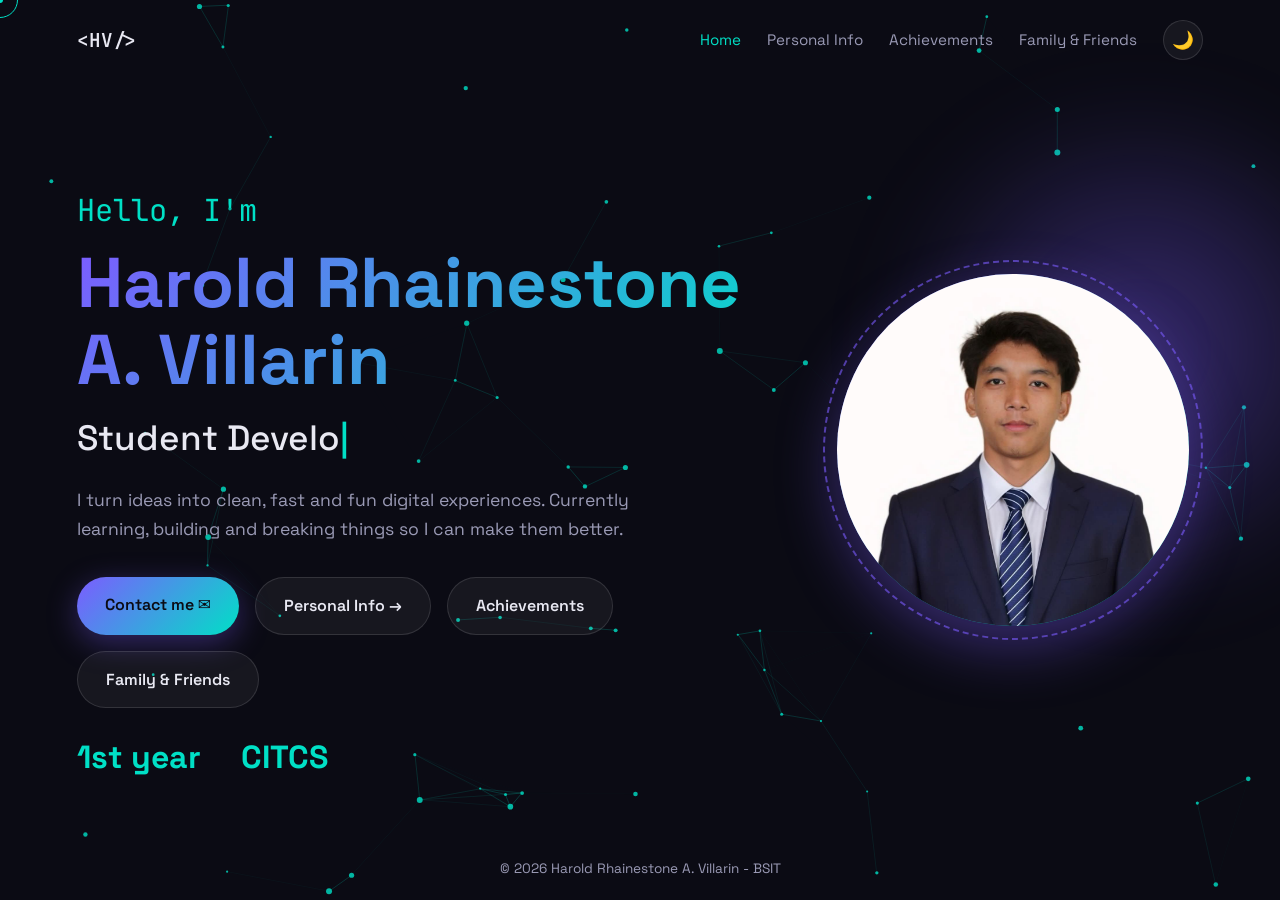
==== index.html @ c9e0dcc6 "Update Achievements link by removing emoji Removed emoji from Achievements link for consistency." ====
<!DOCTYPE html>
<html lang="en">
<head>
  <meta charset="UTF-8" />
  <meta name="viewport" content="width=device-width, initial-scale=1.0" />
  <meta name="description" content="Homepage of Harold Rhainestone A. Villarin – student developer and creator." />
  <title>Harold Rhainestone A. Villarin | Home</title>
  <link rel="preconnect" href="https://fonts.googleapis.com" />
  <link rel="preconnect" href="https://fonts.gstatic.com" crossorigin />
  <link href="https://fonts.googleapis.com/css2?family=Space+Grotesk:wght@400;500;700&family=JetBrains+Mono:wght@400;600&display=swap" rel="stylesheet" />
  <link rel="stylesheet" href="style.css" />
</head>
<body>
  <div class="cursor" id="cursor"></div>
  <div class="cursor-dot" id="cursorDot"></div>

  <header class="nav">
    <a href="#" class="logo">&lt;HV<span>/</span>&gt;</a>
    <div class="nav-right">
      <a href="index.html" class="active">Home</a>
      <a href="about.html">Personal Info</a>
      <a href="achievements.html">Achievements</a>
      <a href="family.html">Family &amp; Friends</a>
      <button class="icon-btn" id="themeToggle" aria-label="Toggle theme">🌙</button>
    </div>
  </header>

  <main class="hero">
    <canvas id="bg"></canvas>
    <div class="orb"></div>

    <div class="hero-inner">
      <p class="eyebrow">Hello, I'm</p>
      <h1 class="glitch" data-text="Harold Rhainestone A. Villarin">Harold Rhainestone A. Villarin</h1>
      <h2 class="typing"><span id="typed"></span><span class="caret">|</span></h2>
      <p class="lead">
        I turn ideas into clean, fast and fun digital experiences.
        Currently learning, building and breaking things so I can make them better.
      </p>

      <div class="cta">
        <a href="mailto:you@example.com" class="btn primary magnetic">Contact me ✉️</a>
        <a href="about.html" class="btn ghost magnetic">Personal Info →</a>
        <a href="achievements.html" class="btn ghost magnetic">Achievements</a>
        <a href="family.html" class="btn ghost magnetic">Family &amp; Friends</a>
      </div>

      <div class="stats">
        <div><strong>1st year</strong></div>
        <div><strong>CITCS</strong></div>
              </div>
    </div>

    <!-- PROFILE PICTURE: save your photo as images/me.jpg (inside this folder) -->
    <div class="photo" aria-label="Profile picture">
      <div class="photo-ring"></div>
      <div class="photo-frame">
        <span class="photo-initials">HV</span>
        <img src="me.jpg" alt="Harold Rhainestone A. Villarin" onerror="this.remove()" />
      </div>
    </div>

    <p class="copyright">&copy; 2026 Harold Rhainestone A. Villarin - BSIT</p>
  </main>

  <script src="script.js"></script>
</body>
</html>
---- style.css ----
:root {
  --bg: #0b0b14;
  --card: rgba(255, 255, 255, 0.05);
  --border: rgba(255, 255, 255, 0.12);
  --text: #e8e8f2;
  --muted: #9a9ab5;
  --a1: #7c5cff;
  --a2: #00e0c6;
  --grad: linear-gradient(135deg, var(--a1), var(--a2));
}
[data-theme="light"] {
  --bg: #f6f6fb;
  --card: rgba(255, 255, 255, 0.8);
  --border: rgba(0, 0, 0, 0.12);
  --text: #16162a;
  --muted: #5d5d7a;
}

* { margin: 0; padding: 0; box-sizing: border-box; }
html { scroll-behavior: smooth; }
body {
  font-family: "Space Grotesk", system-ui, sans-serif;
  background: var(--bg);
  color: var(--text);
  line-height: 1.7;
  overflow-x: hidden;
  transition: background 0.4s, color 0.4s;
}
a { color: inherit; text-decoration: none; }
::selection { background: var(--a1); color: #fff; }

/* cursor */
.cursor, .cursor-dot { position: fixed; pointer-events: none; z-index: 300; border-radius: 50%; transform: translate(-50%, -50%); }
.cursor { width: 36px; height: 36px; border: 1.5px solid var(--a2); transition: width 0.2s, height 0.2s, background 0.2s; }
.cursor.hover { width: 60px; height: 60px; background: rgba(0, 224, 198, 0.12); }
.cursor-dot { width: 6px; height: 6px; background: var(--a2); }
@media (hover: none) { .cursor, .cursor-dot { display: none; } }

/* nav */
.nav {
  position: fixed; top: 0; left: 0; right: 0; z-index: 100;
  display: flex; justify-content: space-between; align-items: center;
  padding: 20px 6vw;
}
.logo { font-family: "JetBrains Mono", monospace; font-weight: 600; font-size: 1.2rem; }
.logo span { color: var(--a2); }
.nav-right { display: flex; align-items: center; gap: 26px; }
.nav-right > a { color: var(--muted); font-size: 0.95rem; transition: color 0.2s; }
.nav-right > a:hover { color: var(--a2); }
.icon-btn {
  background: var(--card); border: 1px solid var(--border); color: var(--text);
  width: 40px; height: 40px; border-radius: 50%; cursor: pointer; font-size: 1.1rem;
  transition: transform 0.2s;
}
.icon-btn:hover { transform: rotate(15deg) scale(1.08); }

/* hero */
.hero { position: relative; min-height: 100vh; display: flex; align-items: center; justify-content: space-between; gap: 60px; padding: 0 6vw; overflow: hidden; }
#bg { position: absolute; inset: 0; width: 100%; height: 100%; z-index: 0; }
.orb {
  position: absolute; width: 520px; height: 520px; border-radius: 50%;
  background: radial-gradient(circle, rgba(124, 92, 255, 0.4), transparent 70%);
  top: 10%; right: -120px; filter: blur(40px); animation: float 9s ease-in-out infinite;
}
.hero-inner { position: relative; z-index: 1; max-width: 800px; min-width: 0; flex: 1 1 0; padding-top: 60px; }
.hero-inner > * { opacity: 0; transform: translateY(30px); animation: rise 0.9s ease forwards; }
.hero-inner > *:nth-child(1) { animation-delay: 0.1s; }
.hero-inner > *:nth-child(2) { animation-delay: 0.25s; }
.hero-inner > *:nth-child(3) { animation-delay: 0.4s; }
.hero-inner > *:nth-child(4) { animation-delay: 0.55s; }
.hero-inner > *:nth-child(5) { animation-delay: 0.7s; }
.hero-inner > *:nth-child(6) { animation-delay: 0.85s; }
@keyframes rise { to { opacity: 1; transform: none; } }

.eyebrow { font-family: "JetBrains Mono", monospace; color: var(--a2); font-size: clamp(1.3rem, 3vw, 1.9rem); margin-bottom: 8px; }
.hero h1 {
  font-size: clamp(2.3rem, 5.6vw, 4.4rem); line-height: 1.1; font-weight: 700;
  background: var(--grad); -webkit-background-clip: text; background-clip: text; color: transparent;
  position: relative; display: inline-block;
}
.glitch:hover::before, .glitch:hover::after {
  content: attr(data-text); position: absolute; left: 0; top: 0; width: 100%;
  background: inherit; -webkit-background-clip: text; background-clip: text; color: transparent;
}
.glitch:hover::before { animation: glitch 0.4s infinite; clip-path: inset(0 0 55% 0); transform: translate(-3px, 0); }
.glitch:hover::after { animation: glitch 0.4s infinite reverse; clip-path: inset(55% 0 0 0); transform: translate(3px, 0); }
@keyframes glitch { 0%,100% { transform: translate(0); } 25% { transform: translate(-4px, 2px); } 50% { transform: translate(4px, -2px); } 75% { transform: translate(-2px, -2px); } }

.typing { font-size: clamp(1.3rem, 3.5vw, 2.2rem); font-weight: 500; margin: 8px 0 18px; min-height: 1.4em; }
.caret { color: var(--a2); animation: blink 1s steps(1) infinite; }
@keyframes blink { 50% { opacity: 0; } }
.lead { color: var(--muted); max-width: 580px; font-size: 1.1rem; }

.cta { display: flex; gap: 16px; margin: 32px 0; flex-wrap: wrap; }
.btn {
  display: inline-block; padding: 14px 28px; border-radius: 50px; font-weight: 600;
  border: none; cursor: pointer; font-family: inherit; font-size: 1rem;
  transition: transform 0.25s, box-shadow 0.25s, border-color 0.25s;
}
.btn.primary { background: var(--grad); color: #0b0b14; box-shadow: 0 8px 30px rgba(124, 92, 255, 0.35); }
.btn.primary:hover { box-shadow: 0 12px 40px rgba(0, 224, 198, 0.45); }
.btn.ghost { border: 1.5px solid var(--border); color: var(--text); background: var(--card); }
.btn.ghost:hover { border-color: var(--a2); }

.stats { display: flex; gap: 40px; flex-wrap: wrap; }
.stats strong { display: block; font-size: 2rem; color: var(--a2); line-height: 1.1; }
.stats span { color: var(--muted); font-size: 0.9rem; }

@keyframes float { 50% { transform: translateY(-30px); } }

/* copyright notice, bottom center */
.copyright {
  position: absolute; left: 0; right: 0; bottom: 20px; z-index: 1;
  padding: 0 16px; text-align: center; color: var(--muted); font-size: 0.85rem;
}

/* profile picture (round) */
.photo {
  position: relative; z-index: 1; flex: 0 0 auto;
  width: clamp(220px, 30vw, 380px); aspect-ratio: 1;
  opacity: 0; transform: translateY(30px); animation: rise 0.9s ease 0.5s forwards;
}
.photo-ring { position: absolute; inset: 0; border: 2px dashed var(--a1); border-radius: 50%; opacity: 0.6; animation: spin 25s linear infinite; }
.photo-frame {
  position: absolute; inset: 14px; border-radius: 50%; overflow: hidden;
  background: var(--grad); display: grid; place-items: center;
  box-shadow: 0 20px 60px rgba(124, 92, 255, 0.4); animation: bob 7s ease-in-out infinite;
}
.photo-frame img { position: absolute; inset: 0; width: 100%; height: 100%; object-fit: cover; }
.photo-initials { font-size: clamp(3rem, 8vw, 5.5rem); font-weight: 700; color: #0b0b14; }
@keyframes bob { 50% { transform: translateY(-14px); } }
@keyframes spin { to { transform: rotate(360deg); } }

@media (max-width: 800px) {
  .hero { flex-direction: column; justify-content: center; gap: 0; padding-top: 80px; padding-bottom: 80px; }
  .photo { order: -1; width: 200px; }
  .hero-inner { flex: 0 1 auto; padding-top: 24px; }
}

@media (max-width: 600px) {
  .nav-right > a { display: none; }
}
@media (prefers-reduced-motion: reduce) {
  * { animation: none !important; transition: none !important; }
  .hero-inner > *, .photo { opacity: 1; transform: none; }
}

/* =========================================================
   PAGE 2 - ABOUT (one screen, no scrolling)
   ========================================================= */
.nav-right > a.active { color: var(--a2); }

html:has(.page-about), .page-about { height: 100%; overflow: hidden; }
.bg-fixed { position: fixed; inset: 0; z-index: 0; pointer-events: none; }
.orb-about { position: fixed; top: 5%; right: -160px; z-index: 0; pointer-events: none; }

.about-main {
  position: relative; z-index: 1; height: 100vh; height: 100dvh;
  display: grid; grid-template-columns: auto minmax(0, 560px); gap: 64px;
  align-items: center; justify-content: center;
  padding: 84px 6vw 56px;
}
.about-left { max-width: 420px; }
.about-photo { position: relative; width: min(28vw, 36vh, 280px); aspect-ratio: 1; margin-bottom: 22px; }
.page-title {
  font-size: clamp(1.8rem, 4vw, 3rem); line-height: 1.1; font-weight: 700; margin-bottom: 12px;
  background: var(--grad); -webkit-background-clip: text; background-clip: text; color: transparent;
}
.about-left .eyebrow { font-size: clamp(1.1rem, 2vw, 1.5rem); }

.about-right .cta { margin: 22px 0 0; }

/* terminal card */
.terminal {
  background: var(--card); border: 1px solid var(--border); border-radius: 16px; overflow: hidden;
  backdrop-filter: blur(14px); -webkit-backdrop-filter: blur(14px);
  box-shadow: 0 20px 60px rgba(124, 92, 255, 0.22);
}
.term-bar { display: flex; align-items: center; gap: 8px; padding: 12px 16px; border-bottom: 1px solid var(--border); }
.term-bar i { width: 11px; height: 11px; border-radius: 50%; background: #ff5f57; }
.term-bar i:nth-child(2) { background: #febc2e; }
.term-bar i:nth-child(3) { background: #28c840; }
.term-bar span { margin-left: 10px; font-family: "JetBrains Mono", monospace; font-size: 0.85rem; color: var(--muted); }
.term-body { padding: 20px 24px 22px; font-family: "JetBrains Mono", monospace; font-size: 0.92rem; line-height: 1.55; }
.cmd { color: var(--text); margin: 0 0 12px; }
.cmd.last { margin: 12px 0 0; }
.prompt { color: var(--a2); margin-right: 8px; }
.term-body dl { display: grid; gap: 7px; }
.term-body dl > div { display: grid; grid-template-columns: 100px 1fr; gap: 12px; }
.term-body dt { color: var(--a1); }
.term-body dt::after { content: ":"; color: var(--muted); }
.term-body dd { color: var(--text); overflow-wrap: anywhere; }
.term-body dd a:hover { color: var(--a2); }
.status b { display: inline-block; width: 9px; height: 9px; border-radius: 50%; background: var(--a2); margin-right: 8px; box-shadow: 0 0 0 0 rgba(0,224,198,.6); animation: pulse 2s infinite; }
@keyframes pulse { 70% { box-shadow: 0 0 0 10px rgba(0,224,198,0); } 100% { box-shadow: 0 0 0 0 rgba(0,224,198,0); } }
.term-body .caret { animation: blink 1s steps(1) infinite; }

/* short laptop screens */
@media (max-height: 720px) {
  .about-main { padding-top: 76px; padding-bottom: 44px; }
  .about-photo { margin-bottom: 14px; }
  .lead { display: none; }
  .term-body { padding: 14px 20px 16px; font-size: 0.85rem; }
  .term-body dl { gap: 4px; }
  .about-right .cta { margin-top: 16px; }
}

/* phones: stack and tighten so everything fits one screen */
@media (max-width: 800px) {
  .about-main { grid-template-columns: minmax(0, 1fr); gap: 14px; align-content: center; padding: 70px 5vw 40px; }
  .about-left { max-width: none; display: flex; flex-direction: column; align-items: center; text-align: center; }
  .about-photo { width: min(26vh, 150px); margin-bottom: 10px; }
  .about-left .eyebrow { display: none; }
  .page-title { font-size: 1.5rem; margin-bottom: 0; }
  .lead { display: none; }
  .term-body { padding: 12px 16px 14px; font-size: 0.78rem; line-height: 1.45; }
  .term-body dl { gap: 3px; }
  .term-body dl > div { grid-template-columns: 78px 1fr; gap: 8px; }
  .cmd { margin-bottom: 8px; }
  .cmd.last { display: none; }
  .about-right .cta { margin-top: 12px; justify-content: center; gap: 10px; }
  .about-right .btn { padding: 10px 18px; font-size: 0.9rem; }
  .copyright { bottom: 10px; font-size: 0.75rem; }
}
@media (max-width: 800px) and (max-height: 640px) {
  .about-photo, .page-title { display: none; }
}
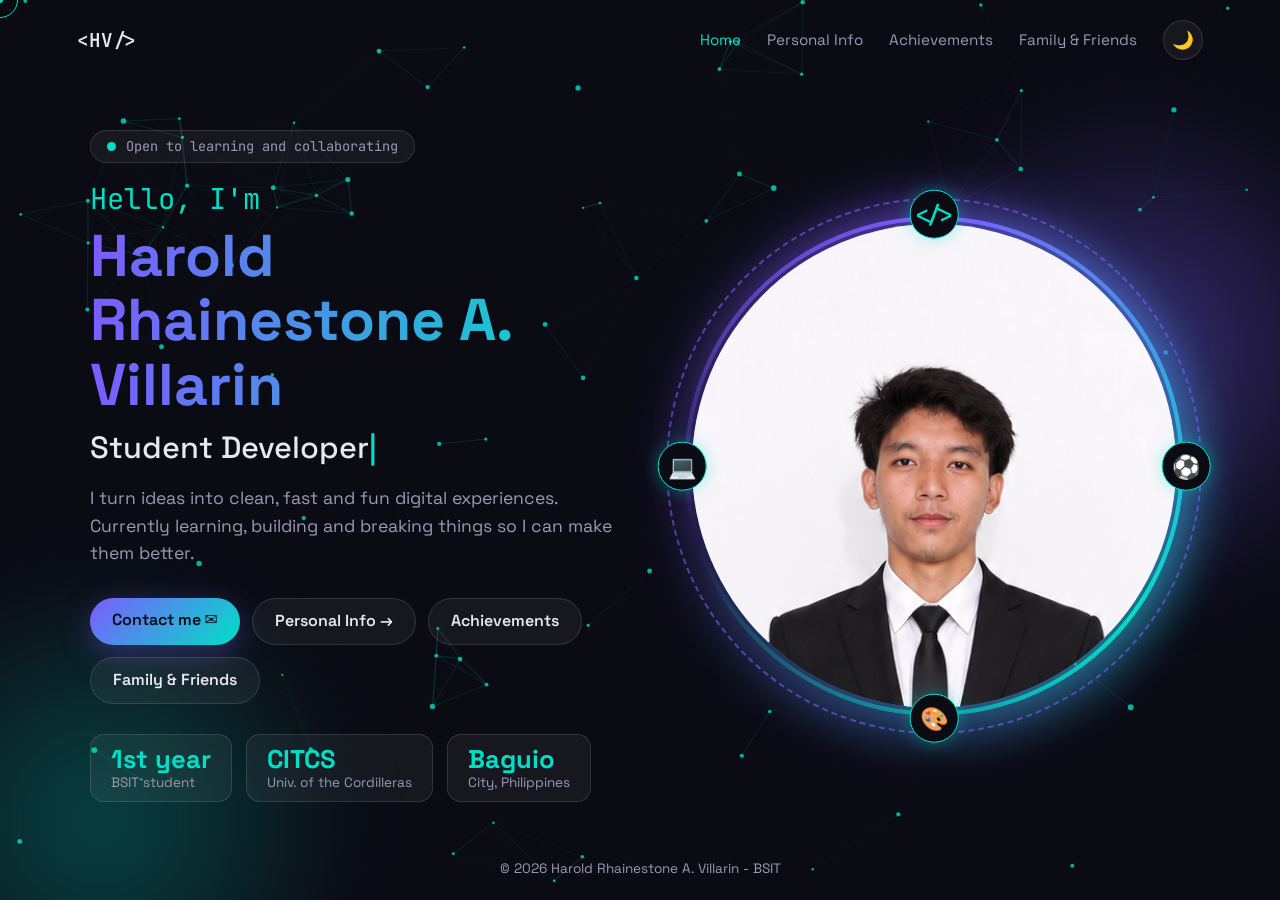
==== commit df46d3a9: "Add files via upload" ====
--- a/index.html
+++ b/index.html
@@ -9,8 +9,146 @@
   <link rel="preconnect" href="https://fonts.gstatic.com" crossorigin />
   <link href="https://fonts.googleapis.com/css2?family=Space+Grotesk:wght@400;500;700&family=JetBrains+Mono:wght@400;600&display=swap" rel="stylesheet" />
   <link rel="stylesheet" href="style.css" />
+  <!-- Styles for the homepage only. Colors and fonts come from style.css -->
+  <style>
+    .page-home .hero { --photo: min(70vw, 34vh, 340px); }
+
+    /* ---------- Bigger photo with glowing ring ---------- */
+    .page-home .photo { width: var(--photo); margin: 0; }
+    .page-home .photo::before, .page-home .photo::after {
+      content: ""; position: absolute; border-radius: 50%; pointer-events: none;
+      background: conic-gradient(var(--a1), var(--a2), transparent 70%, var(--a1));
+      animation: spin 6s linear infinite;
+    }
+    .page-home .photo::before { inset: 0; z-index: -1; filter: blur(28px); opacity: 0.75; }
+    .page-home .photo::after {
+      inset: 6px;
+      -webkit-mask: radial-gradient(farthest-side, transparent calc(100% - 5px), #000 calc(100% - 4px));
+      mask: radial-gradient(farthest-side, transparent calc(100% - 5px), #000 calc(100% - 4px));
+    }
+    .page-home .photo-ring { inset: -12px; }
+    .page-home .photo-initials { font-size: calc(var(--photo) * 0.26); }
+
+    /* FACE CLOSE-UP: adjust these three numbers if your face is not centered
+       --face-x: move left/right   --face-y: move up/down   --face-zoom: bigger = closer */
+    .page-home .photo { --face-x: 50%; --face-y: 25%; --face-zoom: 2.2; }
+    .page-home .photo-frame img {
+      object-position: top center;
+      transform-origin: var(--face-x) var(--face-y);
+      transform: translate(calc(50% - var(--face-x)), calc(50% - var(--face-y))) scale(var(--face-zoom));
+      transition: filter 0.3s;
+    }
+    .page-home .photo-frame:hover img { filter: brightness(1.12) saturate(1.15); }
+
+    /* ---------- Icons circling the photo ---------- */
+    .hp-orbit { position: absolute; inset: 4px; z-index: 2; pointer-events: none; animation: spin 30s linear infinite; }
+    .hp-orbit span { position: absolute; width: 0; height: 0; }
+    .hp-orbit span:nth-child(1) { left: 50%; top: 0; }
+    .hp-orbit span:nth-child(2) { left: 100%; top: 50%; }
+    .hp-orbit span:nth-child(3) { left: 50%; top: 100%; }
+    .hp-orbit span:nth-child(4) { left: 0; top: 50%; }
+    .hp-orbit b {
+      position: absolute; width: clamp(30px, calc(var(--photo) * 0.095), 50px); aspect-ratio: 1;
+      translate: -50% -50%; display: grid; place-items: center; border-radius: 50%;
+      background: var(--bg); border: 1px solid var(--a2); box-shadow: 0 0 18px rgba(0, 224, 198, 0.35);
+      font: 600 clamp(0.8rem, calc(var(--photo) * 0.045), 1.5rem) "JetBrains Mono", monospace; color: var(--a2);
+      animation: spin 30s linear infinite reverse;   /* keeps the icons upright */
+    }
+
+    /* ---------- Text side ---------- */
+    .page-home .hero-inner > *:nth-child(7) { animation-delay: 1s; }
+    .hp-badge {
+      display: inline-flex; align-items: center; gap: 10px; padding: 4px 16px; border-radius: 50px;
+      background: var(--card); border: 1px solid var(--border); color: var(--muted);
+      font-family: "JetBrains Mono", monospace; font-size: 0.8rem;
+    }
+    .hp-badge i { width: 9px; height: 9px; border-radius: 50%; background: var(--a2); animation: pulse 2s infinite; }
+    .page-home .hero h1 {
+      background-image: linear-gradient(90deg, var(--a1), var(--a2), var(--a1)); background-size: 200% auto;
+    }
+    .page-home .hero h1.glitch { animation: rise 0.9s ease 0.4s forwards, hp-shine 6s linear infinite; }
+    @keyframes hp-shine { to { background-position: -200% center; } }
+    .page-home .stats { gap: 14px; }
+    .page-home .stats > div {
+      padding: 10px 20px; border-radius: 14px; background: var(--card); border: 1px solid var(--border);
+      transition: transform 0.25s, border-color 0.25s;
+    }
+    .page-home .stats > div:hover { transform: translateY(-5px); border-color: var(--a2); }
+    .page-home .stats strong { font-size: 1.4rem; }
+    .orb.hp-orb2 { top: auto; right: auto; bottom: -180px; left: -160px; background: radial-gradient(circle, rgba(0, 224, 198, 0.28), transparent 70%); animation-delay: -4s; }
+
+    /* ---------- Phones and tall screens ---------- */
+    @media (max-width: 800px), (orientation: portrait) {
+      .page-home .hero { flex-direction: column; justify-content: center; gap: 34px; padding: 90px 6vw 50px; text-align: center; }
+      .page-home .photo { order: -1; width: var(--photo); }
+      .page-home .hero-inner { flex: 0 1 auto; width: 100%; padding: 0; }
+      .page-home .hero h1 { font-size: clamp(1.7rem, 8vw, 3.4rem); }
+      .page-home .eyebrow { font-size: 1rem; margin: 4px 0 0; }
+      .page-home .typing { font-size: 1.15rem; margin: 0 0 6px; }
+      .page-home .lead { font-size: 0.9rem; line-height: 1.5; margin: 0 auto; }
+      .page-home .cta { display: grid; grid-template-columns: 1fr 1fr; gap: 10px; margin: 16px auto; max-width: 440px; }
+      .page-home .btn { padding: 9px 8px; font-size: 0.85rem; }
+      .page-home .stats { justify-content: center; gap: 8px; }
+      .page-home .stats > div { padding: 6px 12px; }
+      .page-home .stats strong { font-size: 1rem; }
+      .page-home .stats span { display: block; font-size: 0.75rem; line-height: 1.35; }
+    }
+    @media (orientation: portrait) and (min-height: 560px) {
+      html:has(body.page-home), body.page-home { height: 100%; overflow: hidden; }
+      .page-home .hero { height: 100vh; height: 100dvh; min-height: 0; }
+    }
+    @media (max-width: 600px) and (orientation: portrait) {
+      .page-home .hero { --photo: min(66vw, 30vh); gap: 18px; padding: 86px 6vw 40px; }
+      .hp-orbit { display: none; }
+      .page-home .stats { flex-wrap: nowrap; }
+      .page-home .stats > div { min-width: 0; }
+    }
+    @media (orientation: portrait) and (max-height: 880px) {
+      .page-home .lead { display: none; }
+    }
+    @media (orientation: portrait) and (max-height: 720px) {
+      .page-home .hero { --photo: min(56vw, 26vh); gap: 14px; }
+      .hp-orbit, .hp-badge, .page-home .eyebrow { display: none; }
+    }
+    @media (orientation: portrait) and (max-height: 620px) {
+      .page-home .stats { display: none; }
+    }
+
+    /* ---------- Laptop / desktop: one screen, no scrolling ---------- */
+    @media (min-width: 801px) and (orientation: landscape) {
+      .page-home .hero {
+        --u: calc((100vh - 140px) / 100);   /* 1% of the usable height */
+        --photo: min(40vw, calc(100vh - 190px), 640px);
+        flex-direction: row; gap: 5vw; padding: 84px 7vw 52px;
+      }
+      .page-home .hero-inner { padding: 0; }
+      .hp-badge { font-size: min(calc(var(--u) * 2.4), 0.85rem); margin-bottom: calc(var(--u) * 1.5); }
+      .page-home .eyebrow { font-size: min(calc(var(--u) * 4), 1.8rem); margin: 0; }
+      .page-home .hero h1 { font-size: min(calc(var(--u) * 10), 4.6vw, 4.8rem); }
+      .page-home .typing { font-size: min(calc(var(--u) * 4.5), 2.4vw, 2rem); margin: calc(var(--u) * 0.5) 0 calc(var(--u) * 1.5); }
+      .page-home .lead { font-size: min(calc(var(--u) * 2.9), 1.1rem); line-height: 1.55; }
+      .page-home .cta { gap: 12px; margin: calc(var(--u) * 4) 0; }
+      .page-home .btn { padding: calc(var(--u) * 1.4) 22px; font-size: min(calc(var(--u) * 2.8), 1rem); line-height: 1.5; }
+      .page-home .stats > div { padding: calc(var(--u) * 1.2) 20px; }
+      .page-home .stats strong { font-size: min(calc(var(--u) * 3.8), 1.6rem); }
+      .page-home .stats span { display: block; font-size: min(calc(var(--u) * 2.4), 0.85rem); line-height: 1.4; }
+    }
+    @media (min-width: 801px) and (max-width: 1200px) and (orientation: landscape) {
+      .page-home .cta { display: grid; grid-template-columns: max-content max-content; }
+      .page-home .btn { text-align: center; }
+      .page-home .stats { gap: 8px; flex-wrap: nowrap; }
+      .page-home .stats > div { padding-inline: 10px; }
+    }
+    @media (min-width: 801px) and (orientation: landscape) and (min-height: 450px) {
+      html:has(body.page-home), body.page-home { height: 100%; overflow: hidden; }
+      .page-home .hero { height: 100vh; height: 100dvh; min-height: 0; }
+    }
+    @media (prefers-reduced-motion: reduce) {
+      .page-home .hero h1.glitch { animation: none !important; opacity: 1; transform: none; }
+    }
+  </style>
 </head>
-<body>
+<body class="page-home">
   <div class="cursor" id="cursor"></div>
   <div class="cursor-dot" id="cursorDot"></div>
 
@@ -28,8 +166,10 @@
   <main class="hero">
     <canvas id="bg"></canvas>
     <div class="orb"></div>
+    <div class="orb hp-orb2"></div>
 
     <div class="hero-inner">
+      <p class="hp-badge"><i></i> Open to learning and collaborating</p>
       <p class="eyebrow">Hello, I'm</p>
       <h1 class="glitch" data-text="Harold Rhainestone A. Villarin">Harold Rhainestone A. Villarin</h1>
       <h2 class="typing"><span id="typed"></span><span class="caret">|</span></h2>
@@ -39,25 +179,30 @@
       </p>
 
       <div class="cta">
-        <a href="mailto:you@example.com" class="btn primary magnetic">Contact me ✉️</a>
+        <a href="mailto:villarinharoldrhainestone@gmail.com" class="btn primary magnetic">Contact me ✉️</a>
         <a href="about.html" class="btn ghost magnetic">Personal Info →</a>
         <a href="achievements.html" class="btn ghost magnetic">Achievements</a>
         <a href="family.html" class="btn ghost magnetic">Family &amp; Friends</a>
       </div>
 
       <div class="stats">
-        <div><strong>1st year</strong></div>
-        <div><strong>CITCS</strong></div>
-              </div>
+        <div><strong>1st year</strong><span>BSIT student</span></div>
+        <div><strong>CITCS</strong><span>Univ. of the Cordilleras</span></div>
+        <div><strong>Baguio</strong><span>City, Philippines</span></div>
+      </div>
     </div>
 
-    <!-- PROFILE PICTURE: save your photo as images/me.jpg (inside this folder) -->
+    <!-- PROFILE PICTURE: save your photo as me.jpg (in the same folder as this file) -->
     <div class="photo" aria-label="Profile picture">
       <div class="photo-ring"></div>
       <div class="photo-frame">
         <span class="photo-initials">HV</span>
         <img src="me.jpg" alt="Harold Rhainestone A. Villarin" onerror="this.remove()" />
       </div>
+      <!-- Icons circling your photo: coding, football, design, laptop -->
+      <div class="hp-orbit" aria-hidden="true">
+        <span><b>&lt;/&gt;</b></span><span><b>⚽</b></span><span><b>🎨</b></span><span><b>💻</b></span>
+      </div>
     </div>
 
     <p class="copyright">&copy; 2026 Harold Rhainestone A. Villarin - BSIT</p>
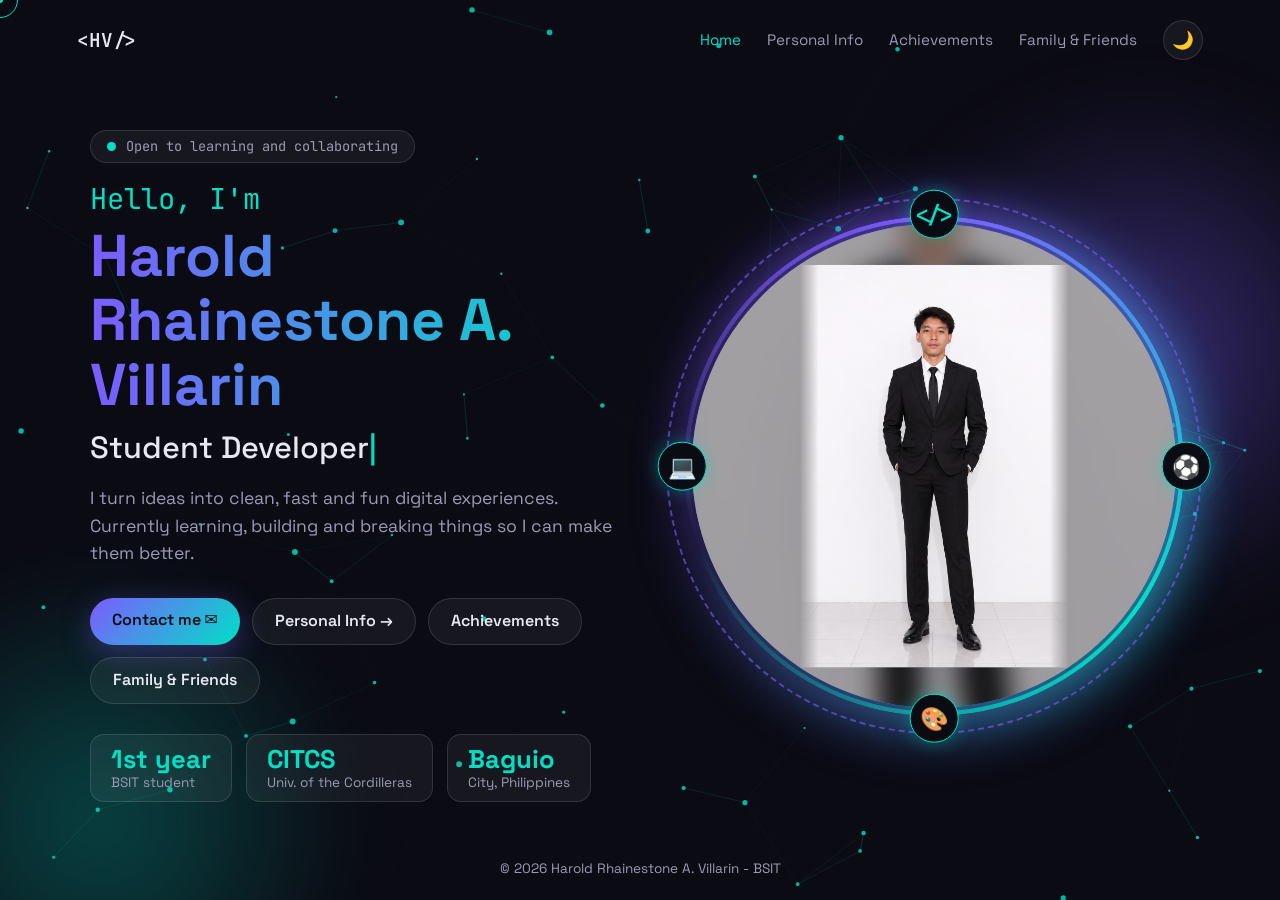
==== commit 3450e153: "Add files via upload" ====
--- a/index.html
+++ b/index.html
@@ -29,13 +29,18 @@
     .page-home .photo-ring { inset: -12px; }
     .page-home .photo-initials { font-size: calc(var(--photo) * 0.26); }
 
-    /* FACE CLOSE-UP: adjust these three numbers if your face is not centered
-       --face-x: move left/right   --face-y: move up/down   --face-zoom: bigger = closer */
-    .page-home .photo { --face-x: 50%; --face-y: 25%; --face-zoom: 2.2; }
+    /* FULL BODY: your whole photo fits inside the circle, head to toe.
+       --body-zoom: 1 shows the entire photo. Try 1.1 if there is lots of empty space around you. */
+    .page-home .photo { --body-zoom: 1; }
+    .page-home .photo-frame::before {   /* soft blurred copy of your photo fills the rest of the circle */
+      content: ""; position: absolute; inset: -20px; pointer-events: none;
+      background: url("me.jpg") center / cover no-repeat; filter: blur(14px) brightness(0.65);
+    }
     .page-home .photo-frame img {
-      object-position: top center;
-      transform-origin: var(--face-x) var(--face-y);
-      transform: translate(calc(50% - var(--face-x)), calc(50% - var(--face-y))) scale(var(--face-zoom));
+      inset: auto; left: 50%; top: 50%; width: auto; max-width: none; height: var(--fit, 83%);
+      translate: -50% -50%; scale: var(--body-zoom);
+      -webkit-mask-image: linear-gradient(90deg, transparent, #000 7%, #000 93%, transparent);
+      mask-image: linear-gradient(90deg, transparent, #000 7%, #000 93%, transparent);
       transition: filter 0.3s;
     }
     .page-home .photo-frame:hover img { filter: brightness(1.12) saturate(1.15); }
@@ -208,6 +213,18 @@
     <p class="copyright">&copy; 2026 Harold Rhainestone A. Villarin - BSIT</p>
   </main>
 
+  <!-- Sizes your photo so all of it stays inside the circle, whatever its shape -->
+  <script>
+    (function () {
+      var img = document.querySelector(".photo-frame img");
+      if (!img) return;
+      function fit() {
+        var r = img.naturalWidth / img.naturalHeight;
+        if (r) img.style.setProperty("--fit", (100 / Math.sqrt(1 + r * r)) + "%");
+      }
+      if (img.complete) fit(); else img.addEventListener("load", fit);
+    })();
+  </script>
   <script src="script.js"></script>
 </body>
 </html>
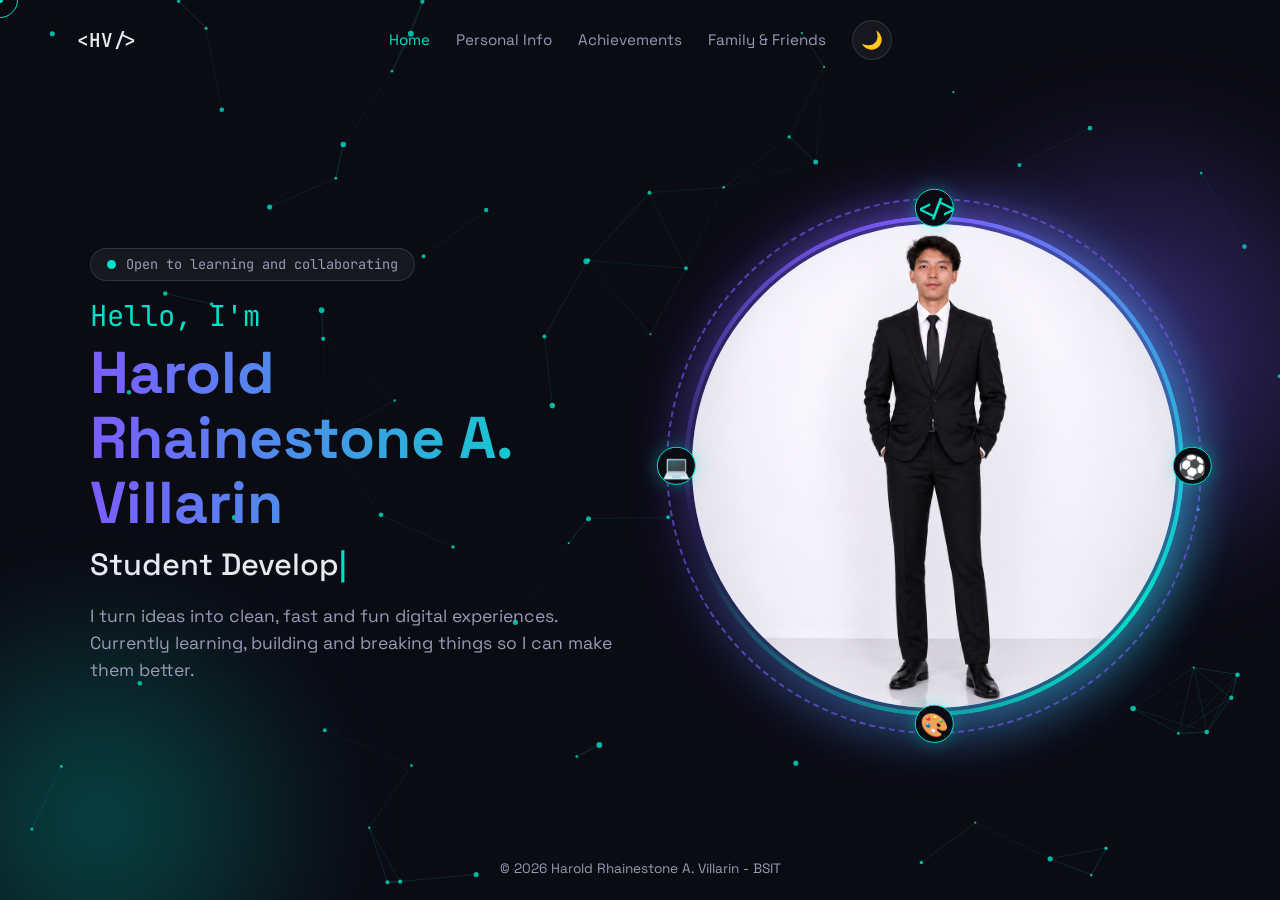
==== commit 30c522ad: "Add files via upload" ====
--- a/index.html
+++ b/index.html
@@ -29,31 +29,25 @@
     .page-home .photo-ring { inset: -12px; }
     .page-home .photo-initials { font-size: calc(var(--photo) * 0.26); }
 
-    /* FULL BODY: your whole photo fits inside the circle, head to toe.
-       --body-zoom: 1 shows the entire photo. Try 1.1 if there is lots of empty space around you. */
-    .page-home .photo { --body-zoom: 1; }
-    .page-home .photo-frame::before {   /* soft blurred copy of your photo fills the rest of the circle */
-      content: ""; position: absolute; inset: -20px; pointer-events: none;
-      background: url("me.jpg") center / cover no-repeat; filter: blur(14px) brightness(0.65);
-    }
+    /* PHOTO SIZE: your picture fills the whole circle.
+       --body-zoom: higher = bigger (above 1.09 may cut off your shoes)
+       --body-shift: moves you up (negative) or down (positive) */
+    .page-home .photo { --body-zoom: 1.07; --body-shift: -0.7%; }
     .page-home .photo-frame img {
-      inset: auto; left: 50%; top: 50%; width: auto; max-width: none; height: var(--fit, 83%);
-      translate: -50% -50%; scale: var(--body-zoom);
-      -webkit-mask-image: linear-gradient(90deg, transparent, #000 7%, #000 93%, transparent);
-      mask-image: linear-gradient(90deg, transparent, #000 7%, #000 93%, transparent);
+      object-fit: cover; translate: 0 var(--body-shift); scale: var(--body-zoom);
       transition: filter 0.3s;
     }
-    .page-home .photo-frame:hover img { filter: brightness(1.12) saturate(1.15); }
+    .page-home .photo-frame:hover img { filter: brightness(1.05) saturate(1.1); }
 
     /* ---------- Icons circling the photo ---------- */
-    .hp-orbit { position: absolute; inset: 4px; z-index: 2; pointer-events: none; animation: spin 30s linear infinite; }
+    .hp-orbit { position: absolute; inset: -2px; z-index: 2; pointer-events: none; animation: spin 30s linear infinite; }
     .hp-orbit span { position: absolute; width: 0; height: 0; }
     .hp-orbit span:nth-child(1) { left: 50%; top: 0; }
     .hp-orbit span:nth-child(2) { left: 100%; top: 50%; }
     .hp-orbit span:nth-child(3) { left: 50%; top: 100%; }
     .hp-orbit span:nth-child(4) { left: 0; top: 50%; }
     .hp-orbit b {
-      position: absolute; width: clamp(30px, calc(var(--photo) * 0.095), 50px); aspect-ratio: 1;
+      position: absolute; width: clamp(28px, calc(var(--photo) * 0.075), 42px); aspect-ratio: 1;
       translate: -50% -50%; display: grid; place-items: center; border-radius: 50%;
       background: var(--bg); border: 1px solid var(--a2); box-shadow: 0 0 18px rgba(0, 224, 198, 0.35);
       font: 600 clamp(0.8rem, calc(var(--photo) * 0.045), 1.5rem) "JetBrains Mono", monospace; color: var(--a2);
@@ -151,6 +145,17 @@
     @media (prefers-reduced-motion: reduce) {
       .page-home .hero h1.glitch { animation: none !important; opacity: 1; transform: none; }
     }
+
+    /* ---------- Menu in the middle of the top bar ---------- */
+    .page-home .nav { justify-content: center; }
+    .page-home .nav .logo { position: absolute; left: 6vw; }
+    @media (max-width: 800px) {
+      .page-home .nav { padding-inline: 12px; }
+      .page-home .nav .logo { display: none; }
+      .page-home .nav-right { flex-wrap: wrap; justify-content: center; gap: 4px 12px; }
+      .page-home .nav-right > a { display: inline; font-size: 0.78rem; }
+      .page-home .nav .icon-btn { width: 32px; height: 32px; font-size: 0.9rem; }
+    }
   </style>
 </head>
 <body class="page-home">
@@ -182,19 +187,6 @@
         I turn ideas into clean, fast and fun digital experiences.
         Currently learning, building and breaking things so I can make them better.
       </p>
-
-      <div class="cta">
-        <a href="mailto:villarinharoldrhainestone@gmail.com" class="btn primary magnetic">Contact me ✉️</a>
-        <a href="about.html" class="btn ghost magnetic">Personal Info →</a>
-        <a href="achievements.html" class="btn ghost magnetic">Achievements</a>
-        <a href="family.html" class="btn ghost magnetic">Family &amp; Friends</a>
-      </div>
-
-      <div class="stats">
-        <div><strong>1st year</strong><span>BSIT student</span></div>
-        <div><strong>CITCS</strong><span>Univ. of the Cordilleras</span></div>
-        <div><strong>Baguio</strong><span>City, Philippines</span></div>
-      </div>
     </div>
 
     <!-- PROFILE PICTURE: save your photo as me.jpg (in the same folder as this file) -->
@@ -213,18 +205,6 @@
     <p class="copyright">&copy; 2026 Harold Rhainestone A. Villarin - BSIT</p>
   </main>
 
-  <!-- Sizes your photo so all of it stays inside the circle, whatever its shape -->
-  <script>
-    (function () {
-      var img = document.querySelector(".photo-frame img");
-      if (!img) return;
-      function fit() {
-        var r = img.naturalWidth / img.naturalHeight;
-        if (r) img.style.setProperty("--fit", (100 / Math.sqrt(1 + r * r)) + "%");
-      }
-      if (img.complete) fit(); else img.addEventListener("load", fit);
-    })();
-  </script>
   <script src="script.js"></script>
 </body>
 </html>
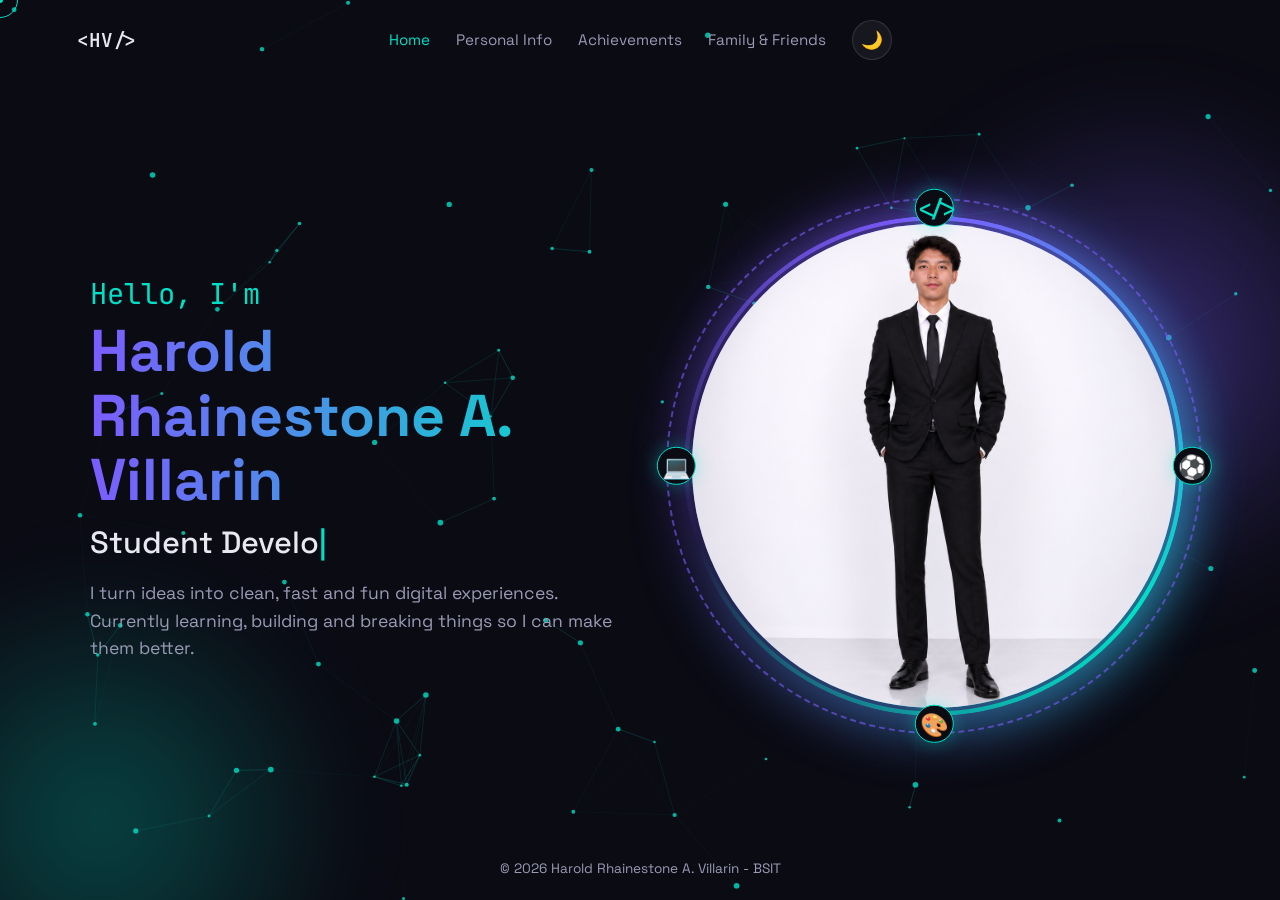
==== commit ee415f2c: "Update index.html" ====
--- a/index.html
+++ b/index.html
@@ -179,7 +179,6 @@
     <div class="orb hp-orb2"></div>
 
     <div class="hero-inner">
-      <p class="hp-badge"><i></i> Open to learning and collaborating</p>
       <p class="eyebrow">Hello, I'm</p>
       <h1 class="glitch" data-text="Harold Rhainestone A. Villarin">Harold Rhainestone A. Villarin</h1>
       <h2 class="typing"><span id="typed"></span><span class="caret">|</span></h2>
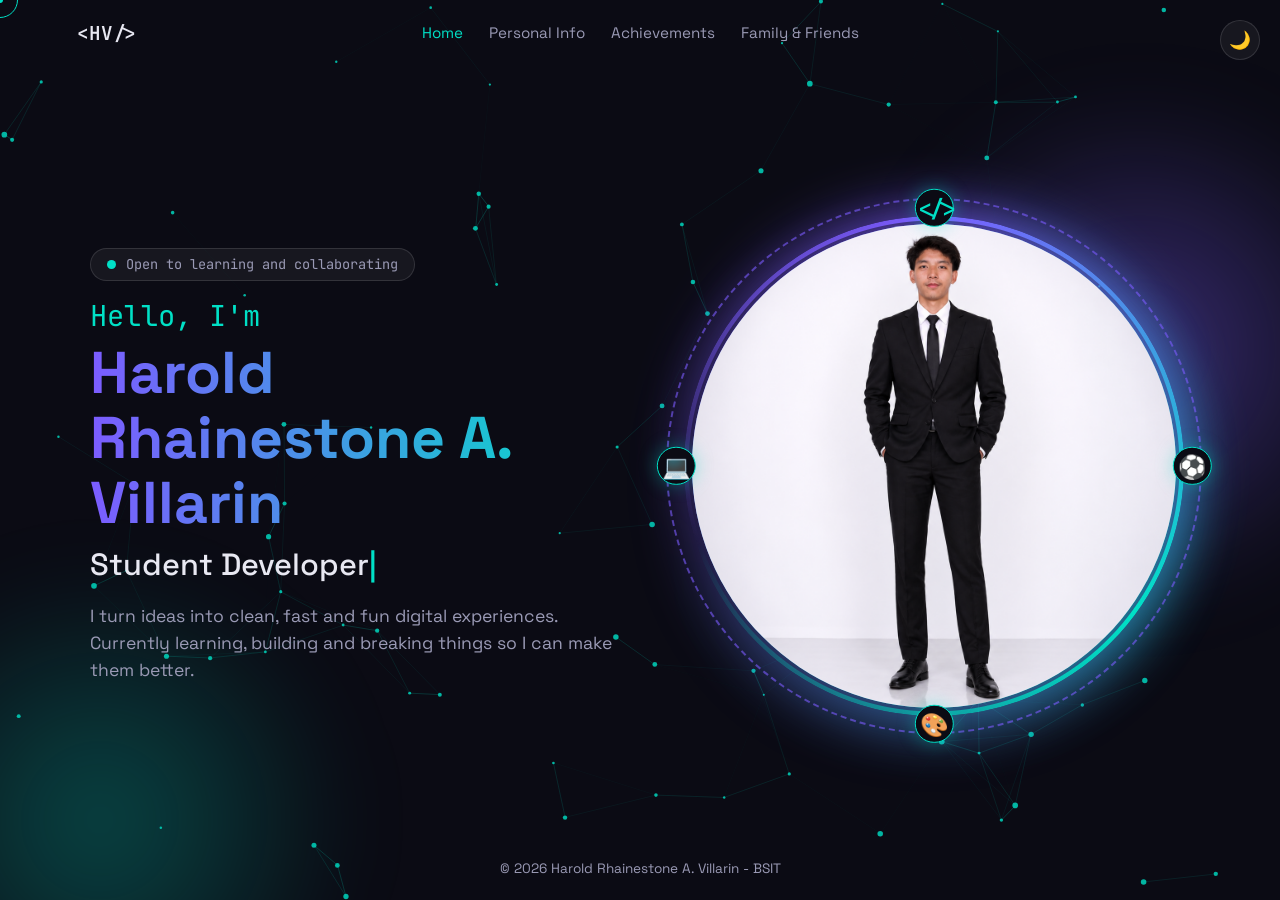
==== commit bfb5b18a: "Add files via upload" ====
--- a/index.html
+++ b/index.html
@@ -149,12 +149,14 @@
     /* ---------- Menu in the middle of the top bar ---------- */
     .page-home .nav { justify-content: center; }
     .page-home .nav .logo { position: absolute; left: 6vw; }
+    /* light / dark switch in the top right corner */
+    .page-home .nav .icon-btn { position: absolute; top: 20px; right: 20px; }
     @media (max-width: 800px) {
-      .page-home .nav { padding-inline: 12px; }
+      .page-home .nav { padding-inline: 54px; }
       .page-home .nav .logo { display: none; }
       .page-home .nav-right { flex-wrap: wrap; justify-content: center; gap: 4px 12px; }
       .page-home .nav-right > a { display: inline; font-size: 0.78rem; }
-      .page-home .nav .icon-btn { width: 32px; height: 32px; font-size: 0.9rem; }
+      .page-home .nav .icon-btn { top: 14px; right: 12px; width: 32px; height: 32px; font-size: 0.9rem; }
     }
   </style>
 </head>
@@ -179,6 +181,7 @@
     <div class="orb hp-orb2"></div>
 
     <div class="hero-inner">
+      <p class="hp-badge"><i></i> Open to learning and collaborating</p>
       <p class="eyebrow">Hello, I'm</p>
       <h1 class="glitch" data-text="Harold Rhainestone A. Villarin">Harold Rhainestone A. Villarin</h1>
       <h2 class="typing"><span id="typed"></span><span class="caret">|</span></h2>
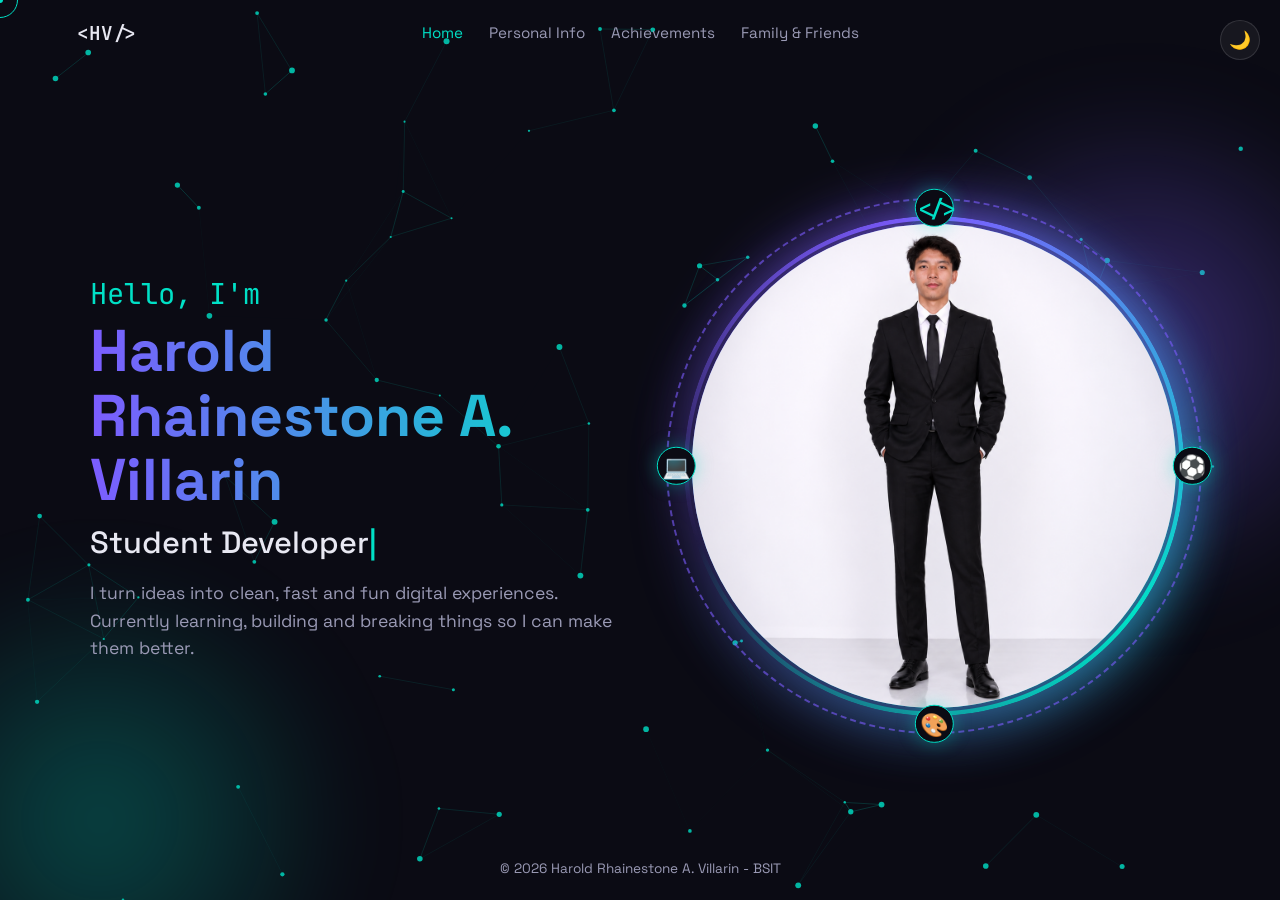
==== commit c3703b92: "Update index.html" ====
--- a/index.html
+++ b/index.html
@@ -181,7 +181,6 @@
     <div class="orb hp-orb2"></div>
 
     <div class="hero-inner">
-      <p class="hp-badge"><i></i> Open to learning and collaborating</p>
       <p class="eyebrow">Hello, I'm</p>
       <h1 class="glitch" data-text="Harold Rhainestone A. Villarin">Harold Rhainestone A. Villarin</h1>
       <h2 class="typing"><span id="typed"></span><span class="caret">|</span></h2>
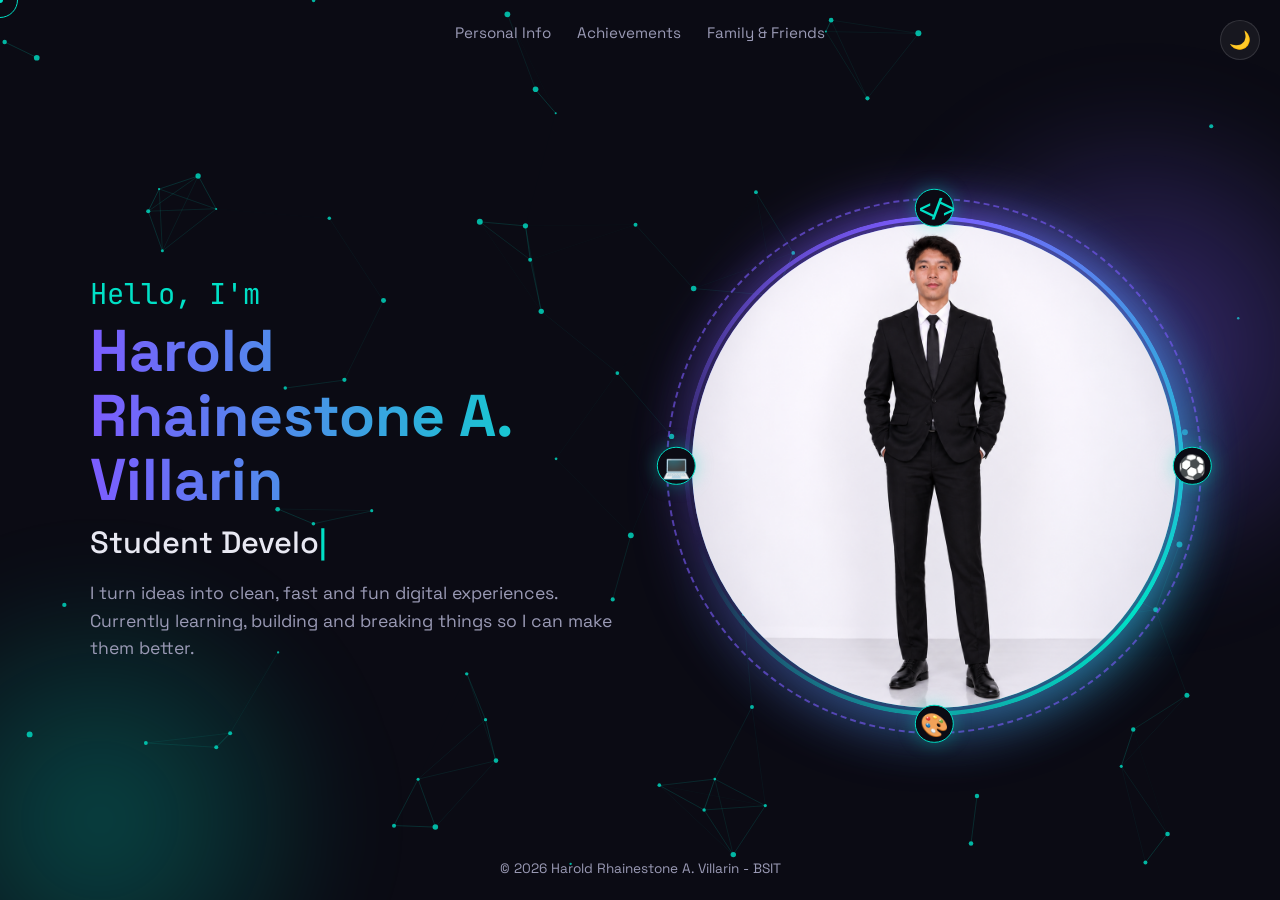
==== commit 667aa9f7: "Add files via upload" ====
--- a/index.html
+++ b/index.html
@@ -148,6 +148,7 @@
 
     /* ---------- Menu in the middle of the top bar ---------- */
     .page-home .nav { justify-content: center; }
+    .page-home .nav-right { margin-inline: auto; justify-content: center; }
     .page-home .nav .logo { position: absolute; left: 6vw; }
     /* light / dark switch in the top right corner */
     .page-home .nav .icon-btn { position: absolute; top: 20px; right: 20px; }
@@ -165,9 +166,7 @@
   <div class="cursor-dot" id="cursorDot"></div>
 
   <header class="nav">
-    <a href="#" class="logo">&lt;HV<span>/</span>&gt;</a>
     <div class="nav-right">
-      <a href="index.html" class="active">Home</a>
       <a href="about.html">Personal Info</a>
       <a href="achievements.html">Achievements</a>
       <a href="family.html">Family &amp; Friends</a>
